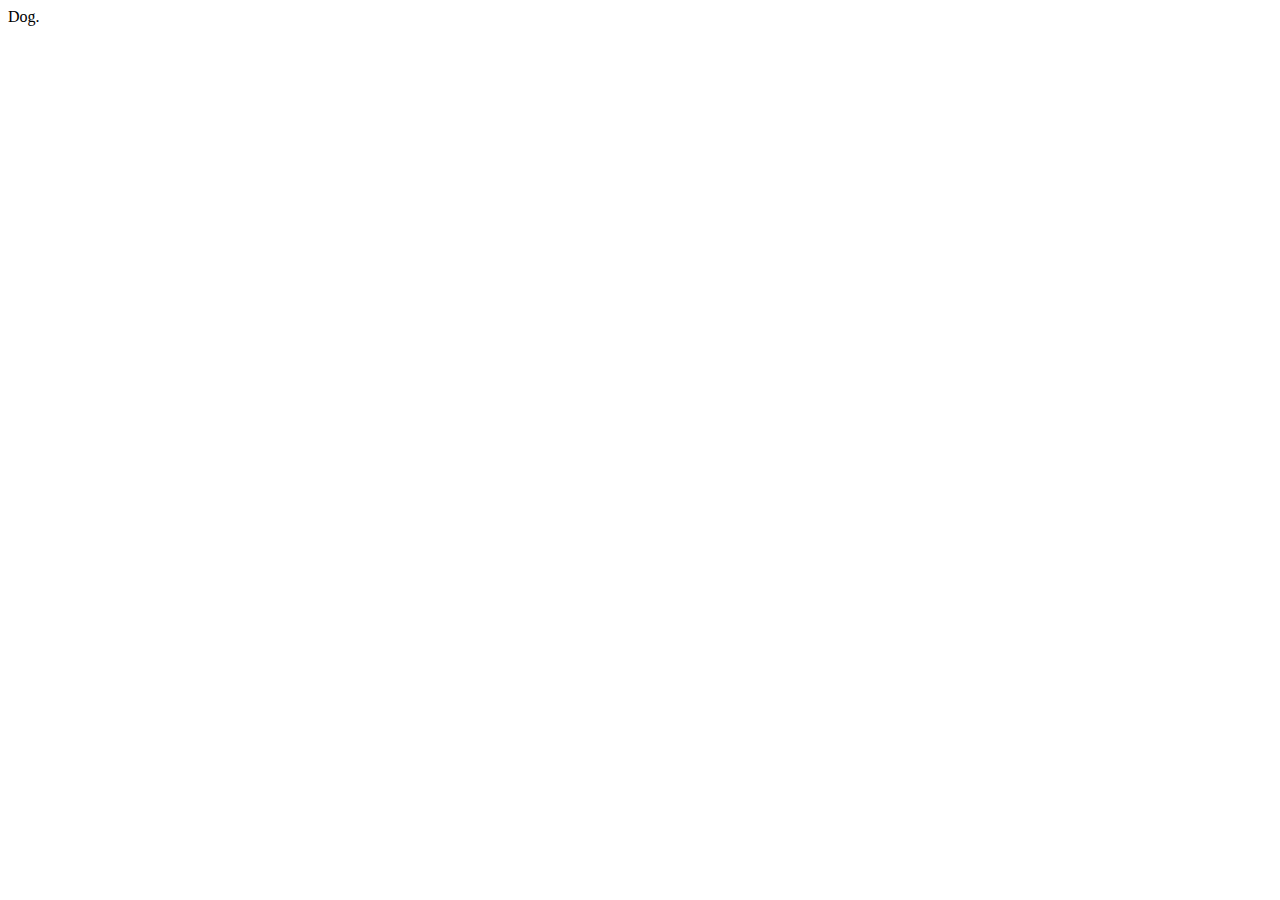
==== topics.html @ c603f900 "test post pls ignore" ====
<html>
<head>
  <link rel="stylesheet" type="text/css" href="assets/css/style.css">
</head>
<body>
  <div id="navbar">

  </div>
  <div id="topics-container">Dog.</div>
</body>
<script type="text/javascript" src="https://code.jquery.com/jquery-1.11.0.min.js"></script>
<script type="text/javascript" src="assets/js/script.js"></script>
</html>
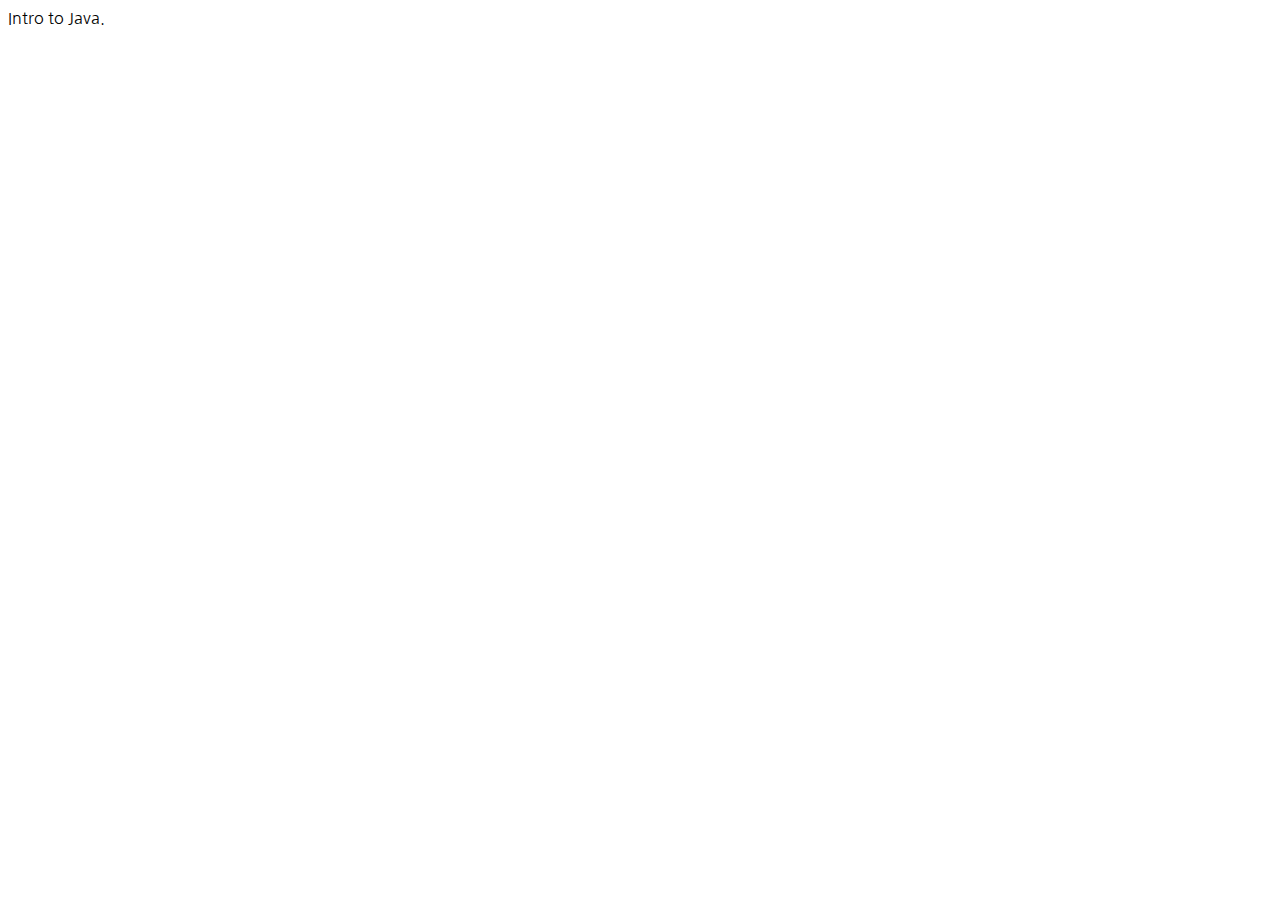
==== commit 719fa2b0: "Add .gitignore." ====
--- a/topics.html
+++ b/topics.html
@@ -1,12 +1,21 @@
 <html>
 <head>
   <link rel="stylesheet" type="text/css" href="assets/css/style.css">
+  <link href="https://fonts.googleapis.com/css?family=Nanum+Gothic" rel="stylesheet">
 </head>
 <body>
   <div id="navbar">
-
+    <div id="navbar-item">
+      
+    </div>
   </div>
-  <div id="topics-container">Dog.</div>
+  <div id="topics-container">
+    <div id="topic" class="box">
+      <div id="topic-content">
+        Intro to Java.
+      </div>
+    </div>
+  </div>
 </body>
 <script type="text/javascript" src="https://code.jquery.com/jquery-1.11.0.min.js"></script>
 <script type="text/javascript" src="assets/js/script.js"></script>
--- a/assets/css/style.css
+++ b/assets/css/style.css
@@ -0,0 +1,3 @@
+body {
+    font-family: 'Nanum Gothic', sans-serif;
+}
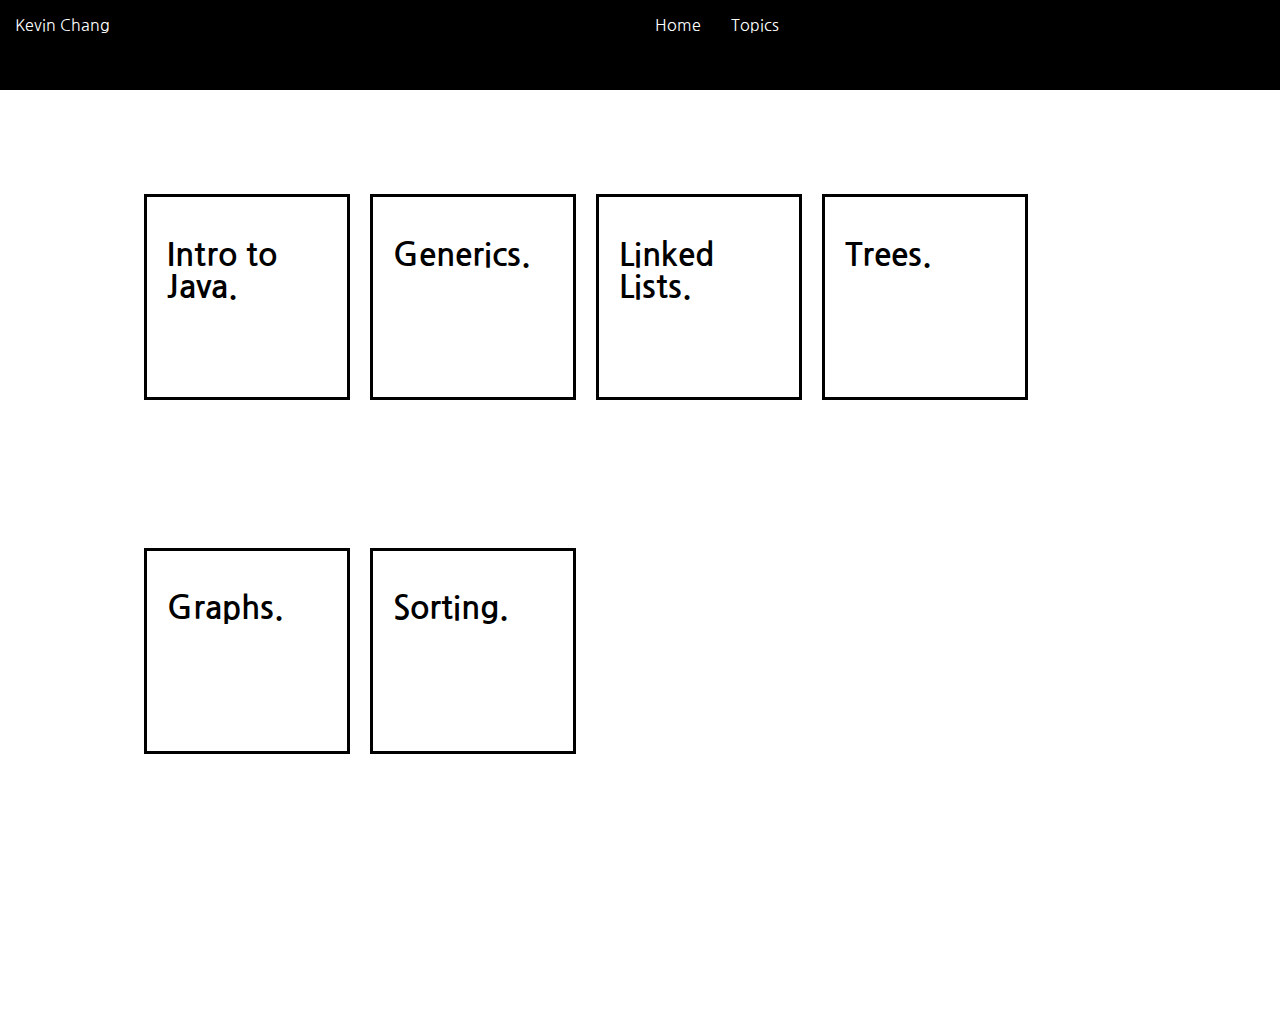
==== commit d13f3f92: "Do topics page layout and functionality." ====
--- a/topics.html
+++ b/topics.html
@@ -1,22 +1,35 @@
 <html>
-<head>
-  <link rel="stylesheet" type="text/css" href="assets/css/style.css">
-  <link href="https://fonts.googleapis.com/css?family=Nanum+Gothic" rel="stylesheet">
-</head>
-<body>
-  <div id="navbar">
-    <div id="navbar-item">
-      
-    </div>
-  </div>
-  <div id="topics-container">
-    <div id="topic" class="box">
-      <div id="topic-content">
-        Intro to Java.
+  <head>
+    <meta charset="UTF-8"/>
+    <link rel="stylesheet" type="text/css" href="assets/css/style.css">
+    <link href="https://fonts.googleapis.com/css?family=Nanum+Gothic" rel="stylesheet">
+  </head>
+  <body>
+    <div id="navbar">
+      <div id="pull-left">
+        <div id="navbar-item" class="button">
+          Kevin Chang
+        </div>
+      </div>
+      <div id="pull-right">
+        <div id="navbar-item" class="pull-right button">
+          Home
+        </div>
+        <div id="navbar-item" class="pull-right button">
+          Topics
+        </div>
       </div>
     </div>
-  </div>
-</body>
-<script type="text/javascript" src="https://code.jquery.com/jquery-1.11.0.min.js"></script>
-<script type="text/javascript" src="assets/js/script.js"></script>
+    <div id="content">
+      <div id="topics-container">
+        <!-- <div id="topic" class="box"> -->
+        <!--   <div id="topic-content"> -->
+        <!--     <h1>Intro to Java.</h1> -->
+        <!--   </div> -->
+        <!-- </div> -->
+      </div>
+    </div>
+  </body>
+  <script type="text/javascript" src="https://code.jquery.com/jquery-1.11.0.min.js"></script>
+  <script type="text/javascript" src="assets/js/script.js"></script>
 </html>
--- a/assets/css/style.css
+++ b/assets/css/style.css
@@ -1,3 +1,65 @@
 body {
     font-family: 'Nanum Gothic', sans-serif;
 }
+
+#content {
+    position: relative;
+    top: 50px;
+}
+
+#navbar {
+    display: flex;
+    position: fixed;
+    z-index: 10;
+    top: 0px;
+    left: 0px;
+    width: 100%;
+    height: 10%;
+    background-color: black;
+    color: white;
+}
+
+#pull-left {
+    width: 50%;
+    display: flex;
+}
+
+#pull-right {
+    width: 50%;
+    display: flex;
+}
+
+#navbar-item {
+    display: flex;
+    margin: 15px;
+}
+
+#topics-container {
+    width: 80%;
+    height: 80%;
+    display: flex;
+    flex-wrap: wrap;
+    padding: 10%;
+}
+
+.box {
+    position:relative;
+    margin: 10px;
+    display: flex;
+    align-items: center;
+    width: 200px;
+    height: 200px;
+    border-color: black;
+    border-style: solid;
+}
+
+.box:hover {
+    cursor: pointer;
+    color: red;
+}
+
+#topic-content {
+    margin: 10%;
+    height: 80%;
+    width: 80%;
+}
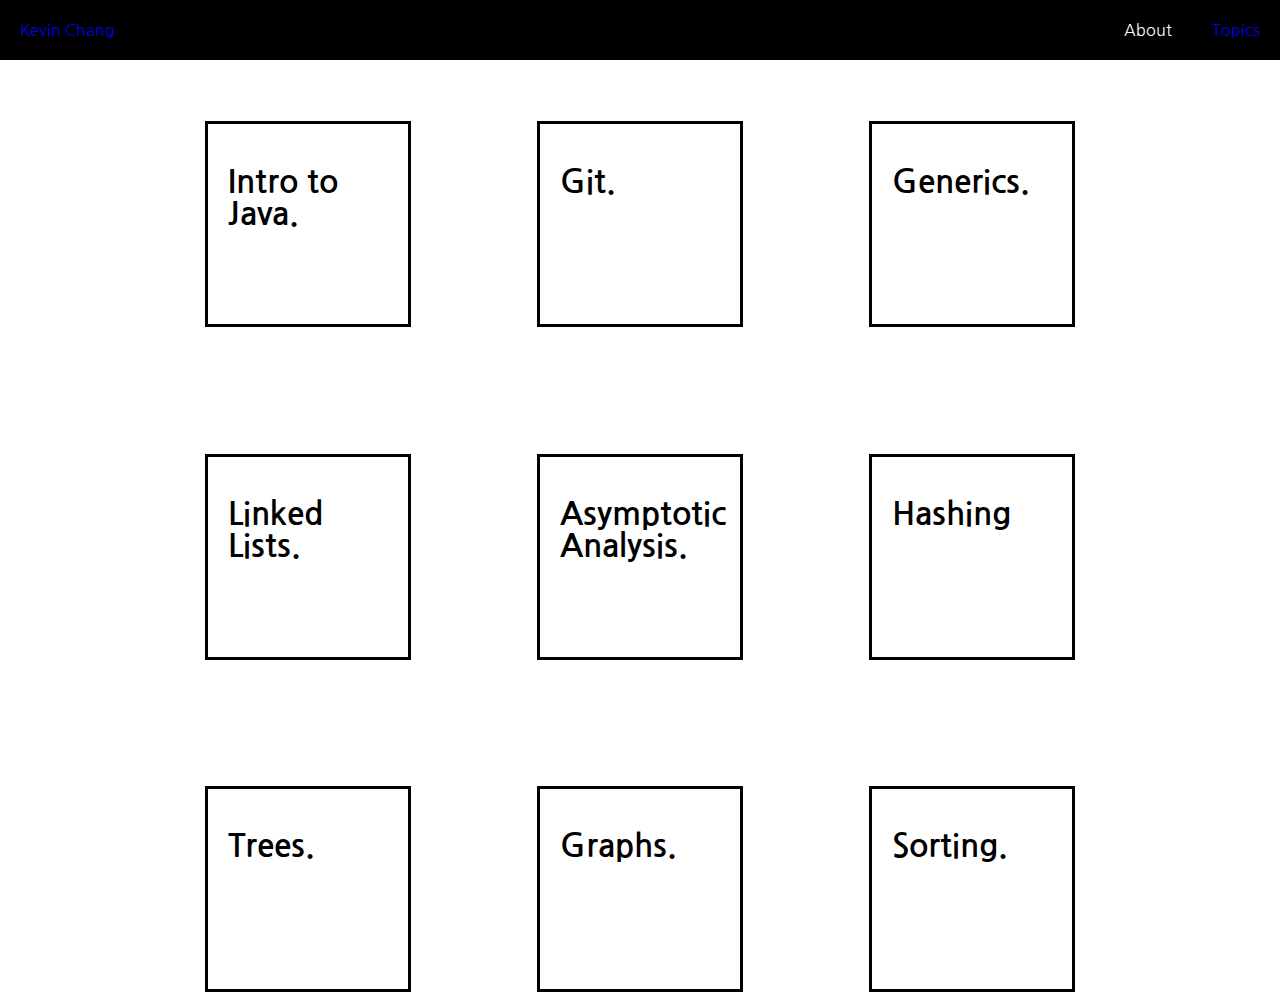
==== commit ea543e3c: "Format topics page." ====
--- a/topics.html
+++ b/topics.html
@@ -7,20 +7,23 @@
   <body>
     <div id="navbar">
       <div id="pull-left">
-        <div id="navbar-item" class="button">
-          Kevin Chang
+        <div id="navbar-item">
+          <a class="button" href="https://changkonabe.github.io">Kevin Chang</a>
         </div>
       </div>
       <div id="pull-right">
-        <div id="navbar-item" class="pull-right button">
-          Home
+        <div id="navbar-item" class="button">
+          About
         </div>
-        <div id="navbar-item" class="pull-right button">
-          Topics
+        <div id="navbar-item" class="button">
+          <a class="button" href="https://changkonabe.github.io/topics.html">Topics</a>
         </div>
       </div>
     </div>
     <div id="content">
+      <!-- <div id="header"> -->
+      <!--   <h1>Let's learn about...</h1> -->
+      <!-- </div> -->
       <div id="topics-container">
         <!-- <div id="topic" class="box"> -->
         <!--   <div id="topic-content"> -->
--- a/assets/css/style.css
+++ b/assets/css/style.css
@@ -7,6 +7,10 @@
     top: 50px;
 }
 
+.button:visited {
+    color: inherit;
+}
+
 #navbar {
     display: flex;
     position: fixed;
@@ -14,37 +18,55 @@
     top: 0px;
     left: 0px;
     width: 100%;
-    height: 10%;
+    height: 60px;
     background-color: black;
     color: white;
+}
+
+a {
+    text-decoration: none;
 }
 
 #pull-left {
     width: 50%;
     display: flex;
+    justify-content: flex-start;
 }
 
 #pull-right {
     width: 50%;
     display: flex;
+    justify-content: flex-end;
 }
 
 #navbar-item {
     display: flex;
-    margin: 15px;
+    margin: 20px;
+}
+
+#navbar-item:hover {
+    color: #D0D0D0;
+}
+
+#header {
+    display: flex;
+    justify-content: center;
+    color: #596475;
+    border-style: solid;
+    border-color: #596475;
 }
 
 #topics-container {
-    width: 80%;
-    height: 80%;
+    width: 100%;
+    height: 100%;
     display: flex;
+    align-items: center;
+    justify-content: center;
     flex-wrap: wrap;
-    padding: 10%;
 }
 
 .box {
-    position:relative;
-    margin: 10px;
+    margin: 5%;
     display: flex;
     align-items: center;
     width: 200px;
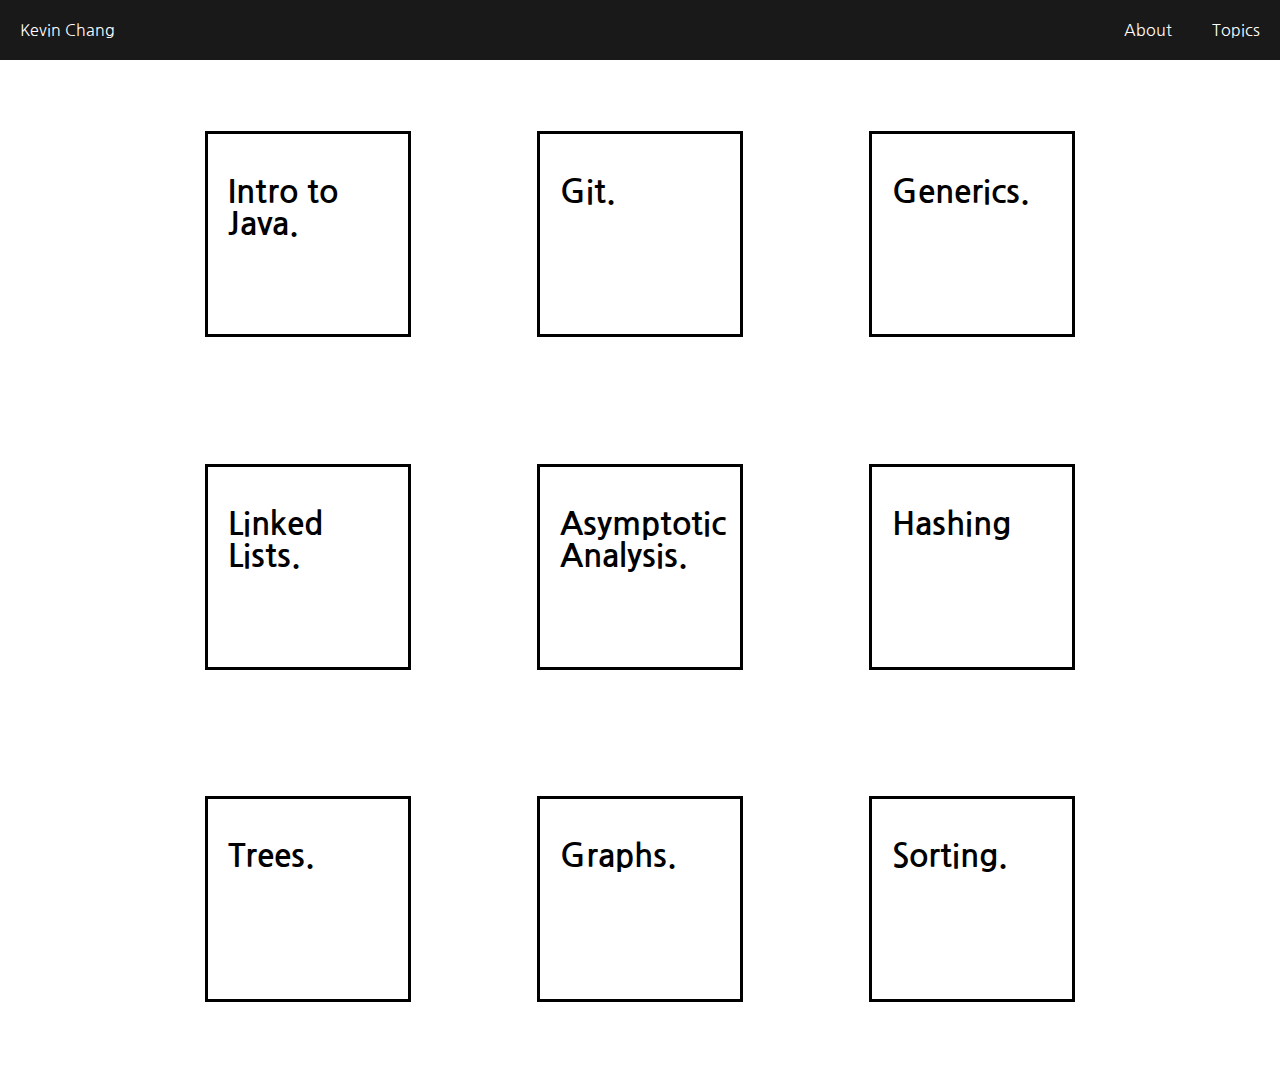
==== commit 5eaf712e: "Add some bio info to about." ====
--- a/topics.html
+++ b/topics.html
@@ -12,18 +12,15 @@
         </div>
       </div>
       <div id="pull-right">
-        <div id="navbar-item" class="button">
-          About
+        <div id="navbar-item">
+          <a class="button" href="https://changkonabe.github.io/about.html">About</a>
         </div>
-        <div id="navbar-item" class="button">
+        <div id="navbar-item">
           <a class="button" href="https://changkonabe.github.io/topics.html">Topics</a>
         </div>
       </div>
     </div>
     <div id="content">
-      <!-- <div id="header"> -->
-      <!--   <h1>Let's learn about...</h1> -->
-      <!-- </div> -->
       <div id="topics-container">
         <!-- <div id="topic" class="box"> -->
         <!--   <div id="topic-content"> -->
--- a/assets/css/style.css
+++ b/assets/css/style.css
@@ -1,10 +1,18 @@
+/* Global style */
 body {
     font-family: 'Nanum Gothic', sans-serif;
 }
 
 #content {
     position: relative;
-    top: 50px;
+    display: flex;
+    flex-direction: column;
+    justify-content: center;
+    align-items: center;
+    top: 60px;
+}
+.button {
+    color: white;
 }
 
 .button:visited {
@@ -21,6 +29,11 @@
     height: 60px;
     background-color: black;
     color: white;
+    opacity: 0.9;
+}
+
+#navbar-item {
+    opacity: 1;
 }
 
 a {
@@ -47,6 +60,31 @@
 #navbar-item:hover {
     color: #D0D0D0;
 }
+/* About page. */
+
+#me-wrapper {
+    margin: 15px;
+    width: 150px;
+    height: 150px;
+    border-radius: 100%;
+    overflow: auto;
+}
+
+#me {
+    height: 150px;
+    width: 150px;
+}
+
+#about-me {
+    width: 60%;
+}
+
+p {
+    display: flex;
+    justify-content: flex-start;
+}
+
+/* Topics page. */
 
 #header {
     display: flex;
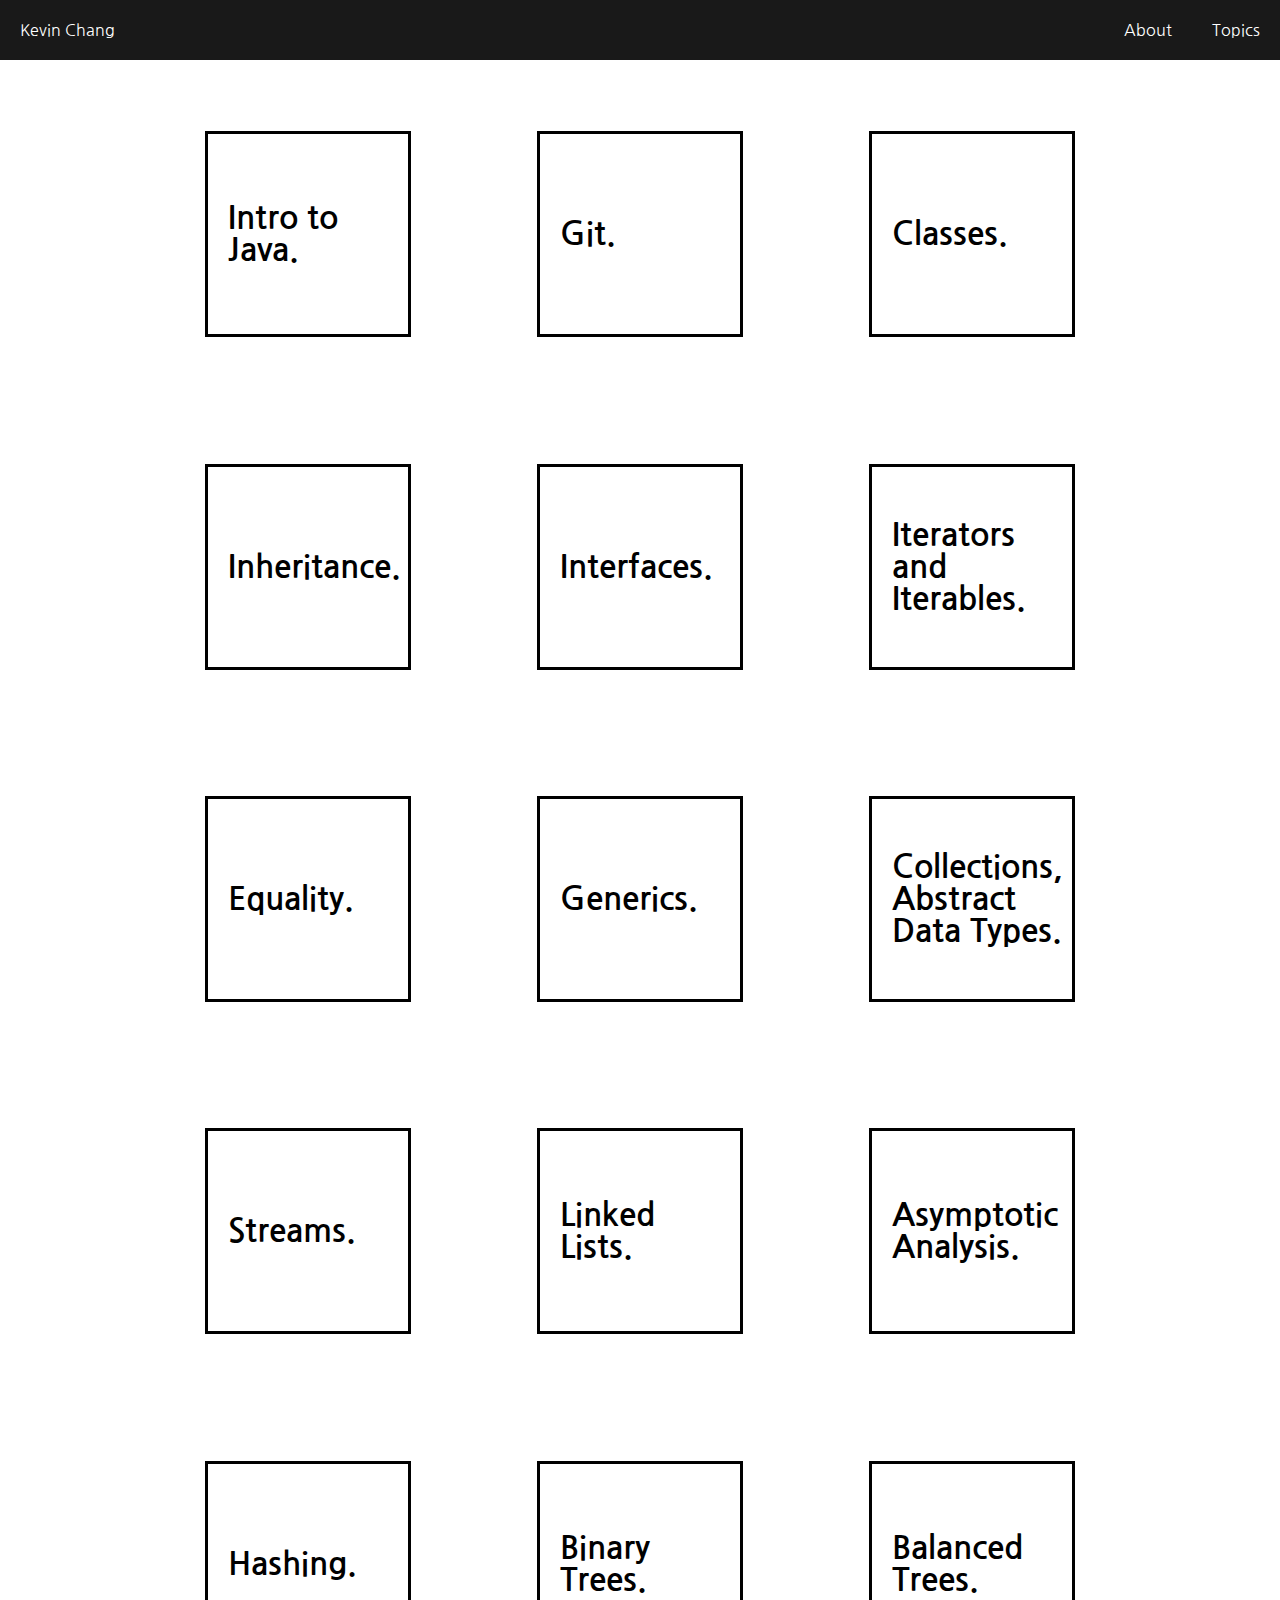
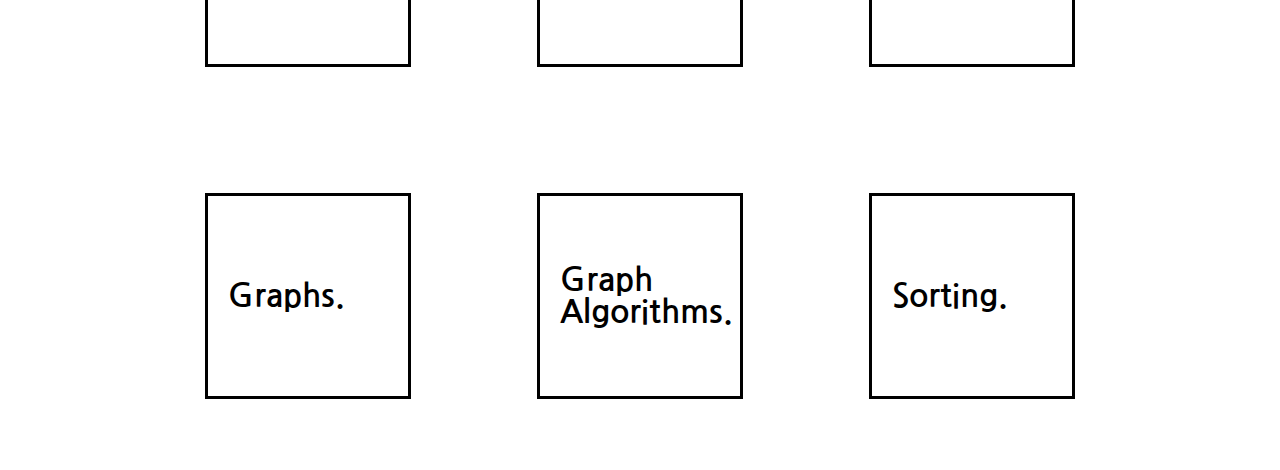
==== commit 1da9b049: "Begin fleshing out intro-to-java." ====
--- a/topics.html
+++ b/topics.html
@@ -8,15 +8,15 @@
     <div id="navbar">
       <div id="pull-left">
         <div id="navbar-item">
-          <a class="button" href="https://changkonabe.github.io">Kevin Chang</a>
+          Kevin Chang
         </div>
       </div>
       <div id="pull-right">
         <div id="navbar-item">
-          <a class="button" href="https://changkonabe.github.io/about.html">About</a>
+          <a class="nav-button" href="https://changkonabe.github.io/">About</a>
         </div>
         <div id="navbar-item">
-          <a class="button" href="https://changkonabe.github.io/topics.html">Topics</a>
+          <a class="nav-button" href="https://changkonabe.github.io/topics.html">Topics</a>
         </div>
       </div>
     </div>
@@ -29,6 +29,7 @@
         <!-- </div> -->
       </div>
     </div>
+    <div id="footer"></div>    
   </body>
   <script type="text/javascript" src="https://code.jquery.com/jquery-1.11.0.min.js"></script>
   <script type="text/javascript" src="assets/js/script.js"></script>
--- a/assets/css/style.css
+++ b/assets/css/style.css
@@ -11,11 +11,49 @@
     align-items: center;
     top: 60px;
 }
+
+#footer {
+    height: 60px;
+}
+
+p {
+    hyphens: manual;
+    display: flex;
+    justify-content: flex-start;
+    font-size: 25px;
+    line-height: 40px;
+}
+
+h2 {
+    color: #ABABAB;
+}
+
 .button {
+    margin: 15px;
+    height: 75px;
+    width: 150px;
     color: white;
-}
-
-.button:visited {
+    display: flex;
+    align-items: center;
+    justify-content: center;
+    background-color: black;
+    box-shadow: 2.5px 5px #ABABAB;
+}
+
+.button:hover {
+    cursor: pointer;
+}
+
+.button:active {
+    box-shadow: none;
+    transform: translate(2.5px, 5px);
+}
+
+.nav-button {
+    color: white;
+}
+
+.nav-button:visited {
     color: inherit;
 }
 
@@ -37,6 +75,7 @@
 }
 
 a {
+    color: inherit;
     text-decoration: none;
 }
 
@@ -57,22 +96,23 @@
     margin: 20px;
 }
 
-#navbar-item:hover {
-    color: #D0D0D0;
-}
+.nav-button:hover {
+    color: #ABABAB;
+}
+
 /* About page. */
 
 #me-wrapper {
     margin: 15px;
-    width: 150px;
-    height: 150px;
+    width: 200px;
+    height: 200px;
     border-radius: 100%;
     overflow: auto;
 }
 
 #me {
-    height: 150px;
-    width: 150px;
+    height: 200px;
+    width: 200px;
 }
 
 #about-me {
@@ -82,6 +122,8 @@
 p {
     display: flex;
     justify-content: flex-start;
+    font-size: 25px;
+    line-height: 40px;
 }
 
 /* Topics page. */
@@ -107,19 +149,56 @@
     margin: 5%;
     display: flex;
     align-items: center;
+    justify-items: center;
     width: 200px;
     height: 200px;
     border-color: black;
     border-style: solid;
 }
 
-.box:hover {
+#topic-content {
+    display: flex;
+    align-items: center;
+    justify-items: center;
+
+    margin: 10%;
+    /* height: 80%; */
+    /* width: 80%; */
+}
+
+/* Topic page style */
+
+#sidebar {
+    display: flex:
+    flex-direction: column;
+    position: fixed;
+    color: black;
+    z-index: 100;
+    top: 120px;
+    width: 120px;
+    height: 600px;
+    align-items: center;
+    justify-content: center;
+    padding: 15px;
+}
+
+.sidebar-item {
+    margin: 15px;
+    font-size: 20px;
+}
+
+.sidebar-item:hover {
     cursor: pointer;
-    color: red;
-}
-
-#topic-content {
-    margin: 10%;
-    height: 80%;
-    width: 80%;
-}
+}
+
+#lesson {
+    width: 60%;
+}
+
+pre {
+    font-size: 25px;
+}
+
+code {
+    font-size: 25px;
+}
